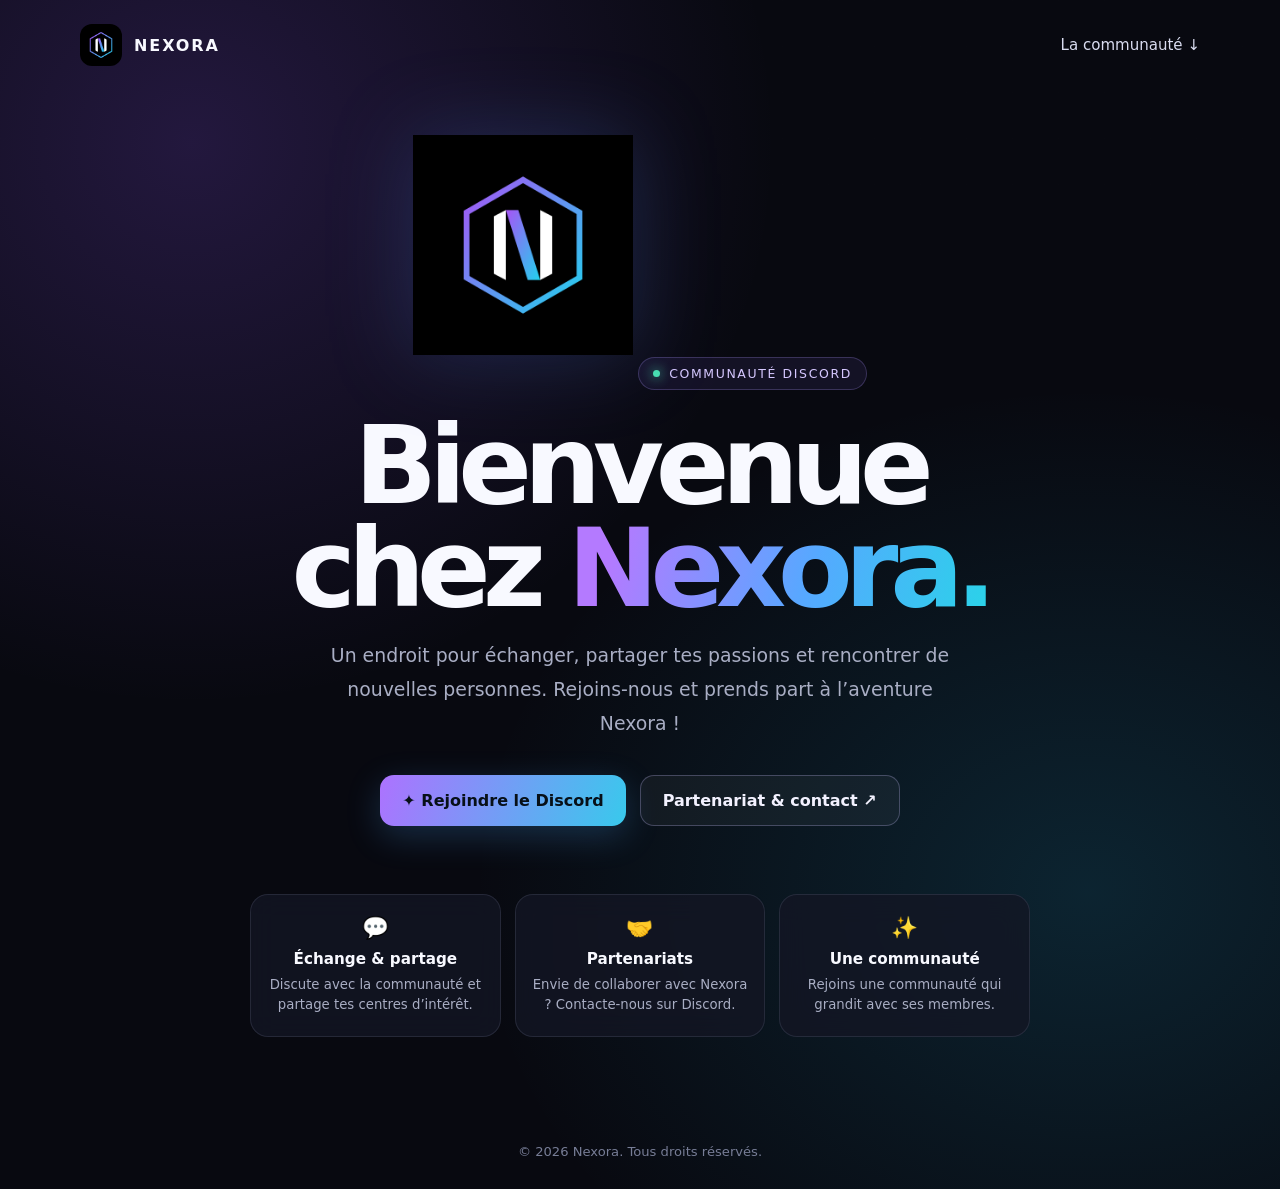
==== index.html @ 62112a32 "Add files via upload" ====
<!doctype html>
<html lang="fr">
<head>
  <meta charset="utf-8">
  <meta name="viewport" content="width=device-width, initial-scale=1">
  <meta name="theme-color" content="#080910">
  <meta name="description" content="Nexora — une communauté Discord pour échanger, partager et faire de nouvelles rencontres.">
  <title>Nexora — Rejoins la communauté</title>
  <style>
    :root {
      color-scheme: dark;
      --bg: #080910;
      --panel: rgba(20, 22, 37, .78);
      --muted: #a9aec4;
      --white: #f8f9ff;
      --purple: #9a63f5;
      --blue: #28c4ec;
    }
    * { box-sizing: border-box; }
    html { scroll-behavior: smooth; }
    body {
      margin: 0; min-height: 100vh; color: var(--white);
      font-family: Inter, ui-sans-serif, system-ui, -apple-system, BlinkMacSystemFont, "Segoe UI", sans-serif;
      background:
        radial-gradient(ellipse at 15% 12%, rgba(143, 83, 245, .20), transparent 38%),
        radial-gradient(ellipse at 85% 75%, rgba(35, 190, 235, .15), transparent 40%),
        var(--bg);
      overflow-x: hidden;
    }
    body::before {
      content: ""; position: fixed; inset: 0; pointer-events: none; opacity: .22;
      background-image: linear-gradient(rgba(255,255,255,.025) 1px, transparent 1px), linear-gradient(90deg, rgba(255,255,255,.025) 1px, transparent 1px);
      background-size: 46px 46px;
      mask-image: linear-gradient(to bottom, black, transparent 85%);
    }
    .wrap { width: min(1120px, calc(100% - 40px)); margin: auto; position: relative; }
    header { display:flex; align-items:center; justify-content:space-between; padding: 24px 0; }
    .brand { display:flex; align-items:center; gap:12px; font-weight:800; letter-spacing:.12em; }
    .brand img { width:42px; height:42px; border-radius:12px; }
    .nav-link { color:#d9dcf0; text-decoration:none; font-size:.94rem; }
    .nav-link:hover { color:white; }
    main { min-height: calc(100vh - 150px); display:grid; place-items:center; padding: 45px 0 85px; }
    .hero { text-align:center; max-width:820px; }
    .logo { width: min(220px, 52vw); height:auto; filter: drop-shadow(0 0 42px rgba(89,145,255,.20)); margin-bottom: 22px; }
    .eyebrow { display:inline-flex; align-items:center; gap:9px; padding:8px 14px; border:1px solid rgba(174,151,255,.24); border-radius:999px; background:rgba(132,102,226,.10); color:#d6c8ff; font-size:.78rem; letter-spacing:.13em; text-transform:uppercase; }
    .dot { width:7px; height:7px; border-radius:50%; background:#48dfb0; box-shadow:0 0 12px #48dfb0; }
    h1 { font-size:clamp(3.2rem, 10vw, 6.8rem); line-height:.95; letter-spacing:-.075em; margin:24px 0 18px; }
    h1 span { background:linear-gradient(105deg, #b47aff 12%, #55a9ff 58%, #29d4e8); -webkit-background-clip:text; background-clip:text; color:transparent; }
    .intro { max-width:620px; margin:0 auto; color:var(--muted); font-size:clamp(1rem, 2.2vw, 1.18rem); line-height:1.8; }
    .actions { display:flex; justify-content:center; flex-wrap:wrap; gap:14px; margin-top:34px; }
    .btn { display:inline-flex; align-items:center; justify-content:center; gap:10px; min-width:205px; padding:15px 22px; border-radius:14px; text-decoration:none; font-weight:750; transition:transform .2s ease, box-shadow .2s ease, border-color .2s ease; }
    .btn:hover { transform:translateY(-3px); }
    .primary { color:#071018; background:linear-gradient(110deg, #ad72ff, #38c9ec); box-shadow:0 10px 34px rgba(73,166,245,.23); }
    .secondary { color:#f3f2ff; border:1px solid rgba(175,168,220,.32); background:rgba(255,255,255,.045); }
    .secondary:hover { border-color:rgba(87,199,239,.7); box-shadow:0 10px 30px rgba(89,112,230,.12); }
    .features { display:grid; grid-template-columns:repeat(3,1fr); gap:14px; margin:68px auto 0; max-width:780px; }
    .feature { padding:20px 16px; border:1px solid rgba(177,181,220,.13); background:var(--panel); border-radius:18px; backdrop-filter:blur(14px); }
    .feature .icon { font-size:1.35rem; margin-bottom:10px; }
    .feature strong { display:block; font-size:.95rem; }
    .feature p { color:var(--muted); font-size:.83rem; line-height:1.55; margin:7px 0 0; }
    footer { padding:22px 0 30px; text-align:center; color:#777d96; font-size:.82rem; }
    @media (max-width:650px) {
      .wrap { width:min(100% - 28px, 1120px); }
      header { padding:17px 0; }
      .nav-link { font-size:.82rem; }
      main { padding:35px 0 55px; }
      .features { grid-template-columns:1fr; margin-top:48px; max-width:390px; }
      .feature { display:flex; text-align:left; gap:14px; align-items:flex-start; }
      .feature .icon { margin:0; }
      .btn { width:100%; }
      .actions { max-width:360px; margin-left:auto; margin-right:auto; }
    }
    @media (prefers-reduced-motion: reduce) { *, *::before, *::after { scroll-behavior:auto !important; transition:none !important; } }
  </style>
</head>
<body>
  <div class="wrap">
    <header>
      <div class="brand">
        <img src="[data-uri]" alt="Logo Nexora">
        <span>NEXORA</span>
      </div>
      <a class="nav-link" href="#communaute">La communauté ↓</a>
    </header>

    <main>
      <section class="hero" aria-labelledby="title">
        <img class="logo" src="[data-uri]" alt="Logo Nexora">
        <div class="eyebrow"><span class="dot"></span> Communauté Discord</div>
        <h1 id="title">Bienvenue chez <span>Nexora.</span></h1>
        <p class="intro">Un endroit pour échanger, partager tes passions et rencontrer de nouvelles personnes. Rejoins-nous et prends part à l’aventure Nexora !</p>
        <div class="actions">
          <a class="btn primary" href="https://discord.gg/eeUZDGEQj" target="_blank" rel="noopener noreferrer">✦ Rejoindre le Discord</a>
          <a class="btn secondary" href="https://discord.gg/eeUZDGEQj" target="_blank" rel="noopener noreferrer">Partenariat & contact ↗</a>
        </div>

        <div class="features" id="communaute">
          <article class="feature">
            <div class="icon">💬</div>
            <div><strong>Échange & partage</strong><p>Discute avec la communauté et partage tes centres d’intérêt.</p></div>
          </article>
          <article class="feature">
            <div class="icon">🤝</div>
            <div><strong>Partenariats</strong><p>Envie de collaborer avec Nexora ? Contacte-nous sur Discord.</p></div>
          </article>
          <article class="feature">
            <div class="icon">✨</div>
            <div><strong>Une communauté</strong><p>Rejoins une communauté qui grandit avec ses membres.</p></div>
          </article>
        </div>
      </section>
    </main>
    <footer>© <span id="year">2026</span> Nexora. Tous droits réservés.</footer>
  </div>
  <script>document.getElementById('year').textContent = new Date().getFullYear();</script>
</body>
</html>
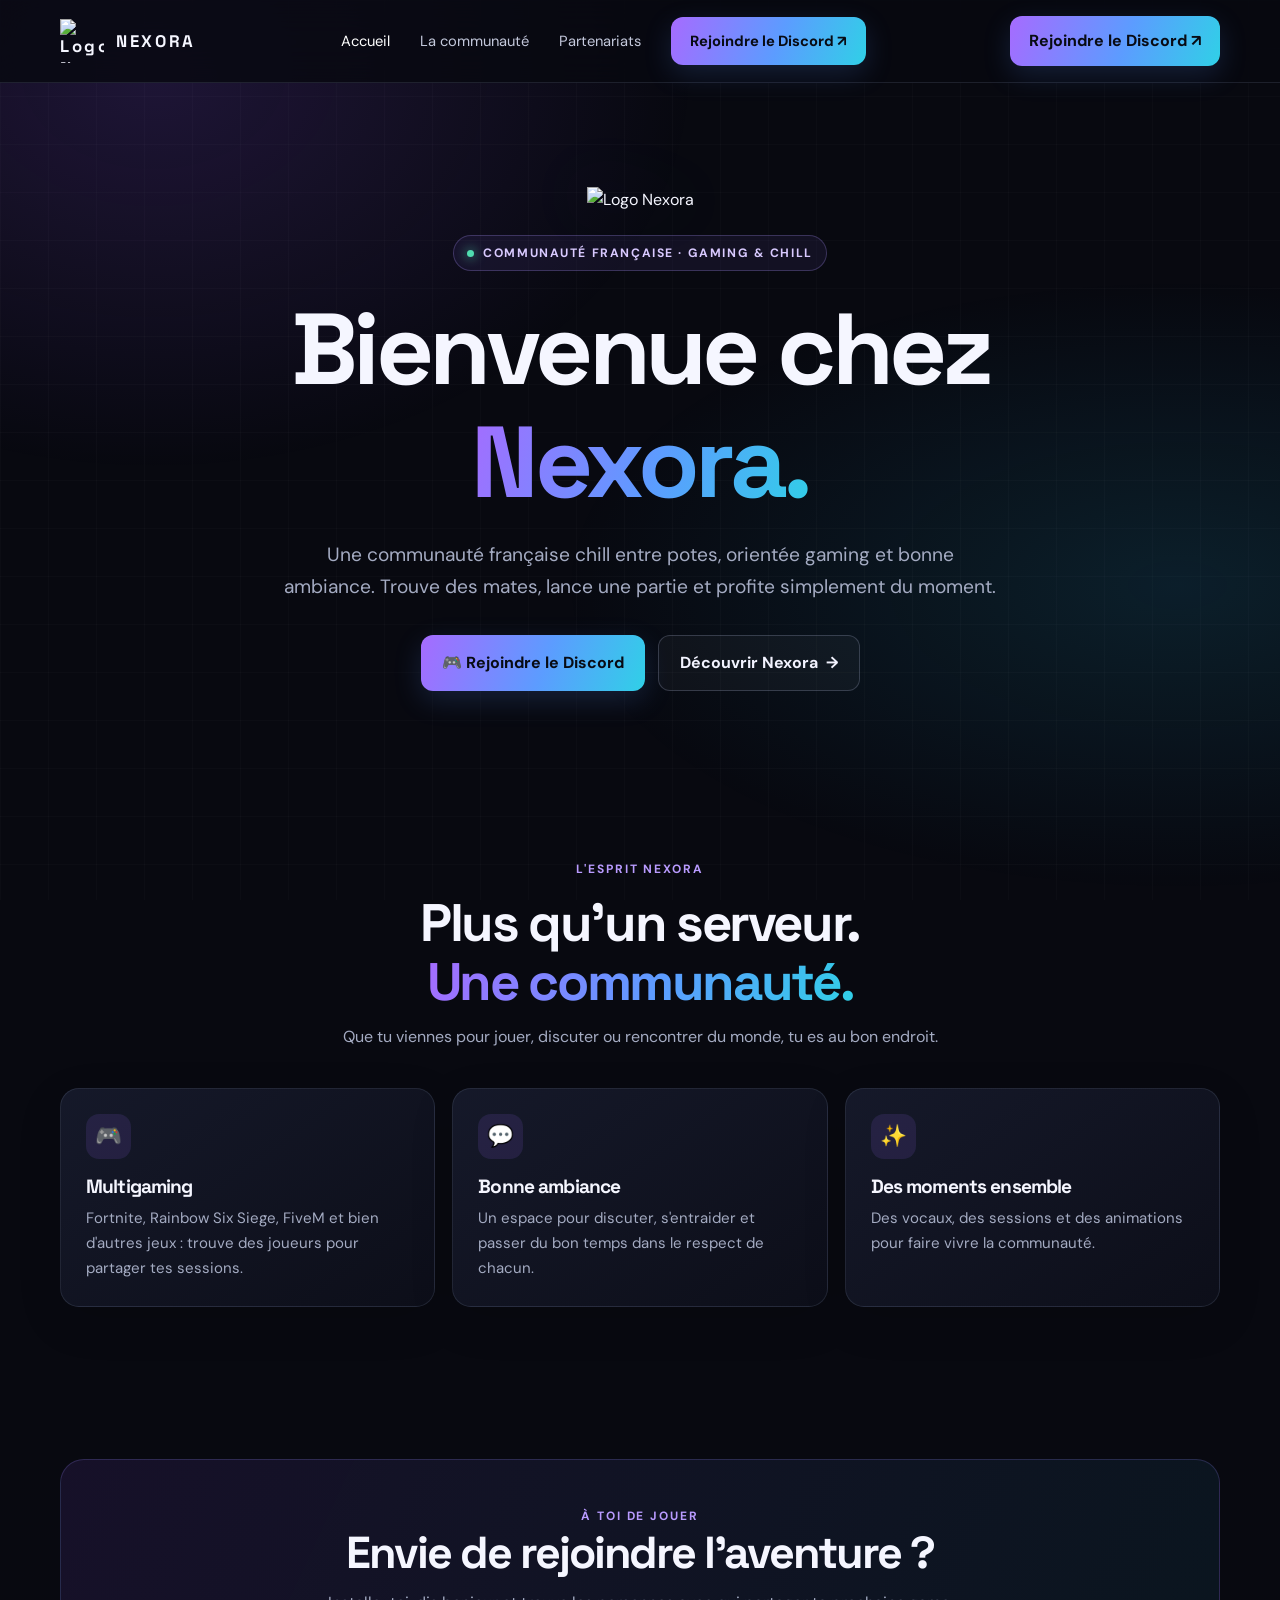
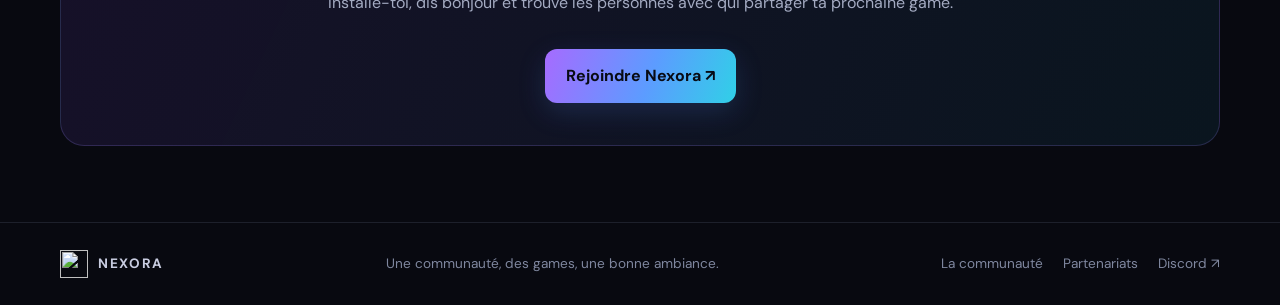
==== commit 6a7abe2e: "Add files via upload" ====
--- a/index.html
+++ b/index.html
@@ -1,117 +1,35 @@
 <!doctype html>
 <html lang="fr">
 <head>
-  <meta charset="utf-8">
-  <meta name="viewport" content="width=device-width, initial-scale=1">
-  <meta name="theme-color" content="#080910">
-  <meta name="description" content="Nexora — une communauté Discord pour échanger, partager et faire de nouvelles rencontres.">
-  <title>Nexora — Rejoins la communauté</title>
-  <style>
-    :root {
-      color-scheme: dark;
-      --bg: #080910;
-      --panel: rgba(20, 22, 37, .78);
-      --muted: #a9aec4;
-      --white: #f8f9ff;
-      --purple: #9a63f5;
-      --blue: #28c4ec;
-    }
-    * { box-sizing: border-box; }
-    html { scroll-behavior: smooth; }
-    body {
-      margin: 0; min-height: 100vh; color: var(--white);
-      font-family: Inter, ui-sans-serif, system-ui, -apple-system, BlinkMacSystemFont, "Segoe UI", sans-serif;
-      background:
-        radial-gradient(ellipse at 15% 12%, rgba(143, 83, 245, .20), transparent 38%),
-        radial-gradient(ellipse at 85% 75%, rgba(35, 190, 235, .15), transparent 40%),
-        var(--bg);
-      overflow-x: hidden;
-    }
-    body::before {
-      content: ""; position: fixed; inset: 0; pointer-events: none; opacity: .22;
-      background-image: linear-gradient(rgba(255,255,255,.025) 1px, transparent 1px), linear-gradient(90deg, rgba(255,255,255,.025) 1px, transparent 1px);
-      background-size: 46px 46px;
-      mask-image: linear-gradient(to bottom, black, transparent 85%);
-    }
-    .wrap { width: min(1120px, calc(100% - 40px)); margin: auto; position: relative; }
-    header { display:flex; align-items:center; justify-content:space-between; padding: 24px 0; }
-    .brand { display:flex; align-items:center; gap:12px; font-weight:800; letter-spacing:.12em; }
-    .brand img { width:42px; height:42px; border-radius:12px; }
-    .nav-link { color:#d9dcf0; text-decoration:none; font-size:.94rem; }
-    .nav-link:hover { color:white; }
-    main { min-height: calc(100vh - 150px); display:grid; place-items:center; padding: 45px 0 85px; }
-    .hero { text-align:center; max-width:820px; }
-    .logo { width: min(220px, 52vw); height:auto; filter: drop-shadow(0 0 42px rgba(89,145,255,.20)); margin-bottom: 22px; }
-    .eyebrow { display:inline-flex; align-items:center; gap:9px; padding:8px 14px; border:1px solid rgba(174,151,255,.24); border-radius:999px; background:rgba(132,102,226,.10); color:#d6c8ff; font-size:.78rem; letter-spacing:.13em; text-transform:uppercase; }
-    .dot { width:7px; height:7px; border-radius:50%; background:#48dfb0; box-shadow:0 0 12px #48dfb0; }
-    h1 { font-size:clamp(3.2rem, 10vw, 6.8rem); line-height:.95; letter-spacing:-.075em; margin:24px 0 18px; }
-    h1 span { background:linear-gradient(105deg, #b47aff 12%, #55a9ff 58%, #29d4e8); -webkit-background-clip:text; background-clip:text; color:transparent; }
-    .intro { max-width:620px; margin:0 auto; color:var(--muted); font-size:clamp(1rem, 2.2vw, 1.18rem); line-height:1.8; }
-    .actions { display:flex; justify-content:center; flex-wrap:wrap; gap:14px; margin-top:34px; }
-    .btn { display:inline-flex; align-items:center; justify-content:center; gap:10px; min-width:205px; padding:15px 22px; border-radius:14px; text-decoration:none; font-weight:750; transition:transform .2s ease, box-shadow .2s ease, border-color .2s ease; }
-    .btn:hover { transform:translateY(-3px); }
-    .primary { color:#071018; background:linear-gradient(110deg, #ad72ff, #38c9ec); box-shadow:0 10px 34px rgba(73,166,245,.23); }
-    .secondary { color:#f3f2ff; border:1px solid rgba(175,168,220,.32); background:rgba(255,255,255,.045); }
-    .secondary:hover { border-color:rgba(87,199,239,.7); box-shadow:0 10px 30px rgba(89,112,230,.12); }
-    .features { display:grid; grid-template-columns:repeat(3,1fr); gap:14px; margin:68px auto 0; max-width:780px; }
-    .feature { padding:20px 16px; border:1px solid rgba(177,181,220,.13); background:var(--panel); border-radius:18px; backdrop-filter:blur(14px); }
-    .feature .icon { font-size:1.35rem; margin-bottom:10px; }
-    .feature strong { display:block; font-size:.95rem; }
-    .feature p { color:var(--muted); font-size:.83rem; line-height:1.55; margin:7px 0 0; }
-    footer { padding:22px 0 30px; text-align:center; color:#777d96; font-size:.82rem; }
-    @media (max-width:650px) {
-      .wrap { width:min(100% - 28px, 1120px); }
-      header { padding:17px 0; }
-      .nav-link { font-size:.82rem; }
-      main { padding:35px 0 55px; }
-      .features { grid-template-columns:1fr; margin-top:48px; max-width:390px; }
-      .feature { display:flex; text-align:left; gap:14px; align-items:flex-start; }
-      .feature .icon { margin:0; }
-      .btn { width:100%; }
-      .actions { max-width:360px; margin-left:auto; margin-right:auto; }
-    }
-    @media (prefers-reduced-motion: reduce) { *, *::before, *::after { scroll-behavior:auto !important; transition:none !important; } }
-  </style>
+<meta charset="utf-8"><meta name="viewport" content="width=device-width, initial-scale=1">
+<meta name="theme-color" content="#080910"><meta name="description" content="Nexora, une communauté française chill entre potes, orientée gaming et bonne ambiance.">
+<title>Accueil | Nexora</title><link rel="icon" type="image/png" href="assets/nexora-logo.png"><link rel="stylesheet" href="style.css">
 </head>
 <body>
-  <div class="wrap">
-    <header>
-      <div class="brand">
-        <img src="[data-uri]" alt="Logo Nexora">
-        <span>NEXORA</span>
-      </div>
-      <a class="nav-link" href="#communaute">La communauté ↓</a>
-    </header>
+<header><div class="container nav">
+<a class="brand" href="index.html"><img src="assets/nexora-logo.png" alt="Logo Nexora"><span>NEXORA</span></a>
+<button class="menu" aria-label="Ouvrir le menu" aria-expanded="false" onclick="toggleMenu()">☰</button>
+<nav class="links" id="navLinks"><a href="index.html" class="active">Accueil</a><a href="communaute.html" class="">La communauté</a><a href="partenariats.html" class="">Partenariats</a><a class="nav-cta" href="https://discord.gg/eeUZDGEQj" target="_blank" rel="noopener">Rejoindre le Discord ↗</a></nav>
+<a class="nav-cta" href="https://discord.gg/eeUZDGEQj" target="_blank" rel="noopener">Rejoindre le Discord ↗</a>
+</div></header>
 
-    <main>
-      <section class="hero" aria-labelledby="title">
-        <img class="logo" src="[data-uri]" alt="Logo Nexora">
-        <div class="eyebrow"><span class="dot"></span> Communauté Discord</div>
-        <h1 id="title">Bienvenue chez <span>Nexora.</span></h1>
-        <p class="intro">Un endroit pour échanger, partager tes passions et rencontrer de nouvelles personnes. Rejoins-nous et prends part à l’aventure Nexora !</p>
-        <div class="actions">
-          <a class="btn primary" href="https://discord.gg/eeUZDGEQj" target="_blank" rel="noopener noreferrer">✦ Rejoindre le Discord</a>
-          <a class="btn secondary" href="https://discord.gg/eeUZDGEQj" target="_blank" rel="noopener noreferrer">Partenariat & contact ↗</a>
-        </div>
-
-        <div class="features" id="communaute">
-          <article class="feature">
-            <div class="icon">💬</div>
-            <div><strong>Échange & partage</strong><p>Discute avec la communauté et partage tes centres d’intérêt.</p></div>
-          </article>
-          <article class="feature">
-            <div class="icon">🤝</div>
-            <div><strong>Partenariats</strong><p>Envie de collaborer avec Nexora ? Contacte-nous sur Discord.</p></div>
-          </article>
-          <article class="feature">
-            <div class="icon">✨</div>
-            <div><strong>Une communauté</strong><p>Rejoins une communauté qui grandit avec ses membres.</p></div>
-          </article>
-        </div>
-      </section>
-    </main>
-    <footer>© <span id="year">2026</span> Nexora. Tous droits réservés.</footer>
-  </div>
-  <script>document.getElementById('year').textContent = new Date().getFullYear();</script>
-</body>
-</html>
+<main>
+<section class="hero"><div class="container">
+<img class="hero-logo" src="assets/nexora-logo.png" alt="Logo Nexora">
+<div><span class="eyebrow"><span class="pulse"></span> Communauté française · Gaming & chill</span></div>
+<h1>Bienvenue chez<br><span>Nexora.</span></h1>
+<p class="lead">Une communauté française chill entre potes, orientée gaming et bonne ambiance. Trouve des mates, lance une partie et profite simplement du moment.</p>
+<div class="actions"><a class="btn btn-primary" href="https://discord.gg/eeUZDGEQj" target="_blank" rel="noopener">🎮 Rejoindre le Discord</a><a class="btn btn-secondary" href="communaute.html">Découvrir Nexora&nbsp; →</a></div>
+</div></section>
+<section class="section"><div class="container">
+<div class="section-head"><span class="kicker">L'esprit Nexora</span><h2>Plus qu'un serveur.<br><span class="gradient-text">Une communauté.</span></h2><p>Que tu viennes pour jouer, discuter ou rencontrer du monde, tu es au bon endroit.</p></div>
+<div class="grid">
+<article class="card"><div class="card-icon">🎮</div><h3>Multigaming</h3><p>Fortnite, Rainbow Six Siege, FiveM et bien d'autres jeux : trouve des joueurs pour partager tes sessions.</p></article>
+<article class="card"><div class="card-icon">💬</div><h3>Bonne ambiance</h3><p>Un espace pour discuter, s'entraider et passer du bon temps dans le respect de chacun.</p></article>
+<article class="card"><div class="card-icon">✨</div><h3>Des moments ensemble</h3><p>Des vocaux, des sessions et des animations pour faire vivre la communauté.</p></article>
+</div></div></section>
+<section class="section"><div class="container"><div class="band"><span class="kicker">À toi de jouer</span><h2>Envie de rejoindre l'aventure ?</h2><p>Installe-toi, dis bonjour et trouve les personnes avec qui partager ta prochaine game.</p><div class="actions"><a class="btn btn-primary" href="https://discord.gg/eeUZDGEQj" target="_blank" rel="noopener">Rejoindre Nexora ↗</a></div></div></div></section>
+</main>
+<footer><div class="container footer-inner"><a class="footer-brand" href="index.html"><img src="assets/nexora-logo.png" alt="">NEXORA</a><span>Une communauté, des games, une bonne ambiance.</span><div class="footer-links"><a href="communaute.html">La communauté</a><a href="partenariats.html">Partenariats</a><a href="https://discord.gg/eeUZDGEQj" target="_blank" rel="noopener">Discord ↗</a></div></div></footer>
+<script>function toggleMenu(){const n=document.getElementById('navLinks');const b=document.querySelector('.menu');n.classList.toggle('open');b.setAttribute('aria-expanded',n.classList.contains('open'));}</script>
+</body></html>
--- a/style.css
+++ b/style.css
@@ -0,0 +1,16 @@
+
+@import url('https://fonts.googleapis.com/css2?family=DM+Sans:wght@400;500;600;700&family=Space+Grotesk:wght@400;500;600;700&display=swap');
+:root{--bg:#080910;--surface:#101321;--surface2:#151a2c;--text:#f5f6ff;--muted:#a4abc2;--line:rgba(180,190,230,.13);--purple:#a16aff;--cyan:#36c8ed;--grad:linear-gradient(110deg,#a66bff 0%,#5c9cff 55%,#30d0e7 100%);--max:1160px}
+*{box-sizing:border-box}html{scroll-behavior:smooth}body{margin:0;background:var(--bg);color:var(--text);font-family:'DM Sans',sans-serif;line-height:1.65;overflow-x:hidden}
+body:before{content:"";position:fixed;inset:0;z-index:-1;pointer-events:none;background:radial-gradient(ellipse at 12% 8%,rgba(143,83,245,.17),transparent 34%),radial-gradient(ellipse at 92% 65%,rgba(35,190,235,.12),transparent 37%),linear-gradient(rgba(255,255,255,.018) 1px,transparent 1px),linear-gradient(90deg,rgba(255,255,255,.018) 1px,transparent 1px);background-size:auto,auto,48px 48px,48px 48px}
+a{color:inherit;text-decoration:none}.container{width:min(var(--max),calc(100% - 44px));margin:auto}
+header{position:sticky;top:0;z-index:20;background:rgba(8,9,16,.82);backdrop-filter:blur(18px);border-bottom:1px solid var(--line)}
+.nav{height:82px;display:flex;align-items:center;justify-content:space-between;gap:28px}.brand{display:flex;align-items:center;gap:12px;font:700 1.05rem 'Space Grotesk';letter-spacing:.16em}.brand img{width:44px;height:44px;object-fit:contain}.links{display:flex;align-items:center;gap:30px;color:#c4c9dc;font-size:.92rem}.links a{transition:color .2s}.links a:hover,.links a.active{color:#fff}.nav-cta,.btn{display:inline-flex;align-items:center;justify-content:center;gap:10px;border-radius:12px;padding:12px 19px;font-weight:700;transition:transform .2s,filter .2s,border-color .2s}.nav-cta,.btn-primary{background:var(--grad);color:#080b14;box-shadow:0 9px 28px rgba(85,139,245,.18)}.nav-cta:hover,.btn:hover{transform:translateY(-2px);filter:brightness(1.08)}.menu{display:none;background:none;border:1px solid var(--line);color:white;border-radius:10px;padding:9px 12px;font-size:1.2rem}
+.hero{padding:104px 0 88px;text-align:center;position:relative}.hero-logo{width:132px;height:132px;object-fit:contain;filter:drop-shadow(0 0 32px rgba(90,145,255,.2));margin-bottom:22px}.eyebrow{display:inline-flex;align-items:center;gap:9px;border:1px solid rgba(174,151,255,.25);background:rgba(132,102,226,.09);color:#d9caff;border-radius:99px;padding:7px 13px;font-size:.76rem;font-weight:700;letter-spacing:.13em;text-transform:uppercase}.pulse{width:7px;height:7px;border-radius:50%;background:#50ddb0;box-shadow:0 0 12px #50ddb0}
+h1,h2,h3{font-family:'Space Grotesk',sans-serif;line-height:1.12;letter-spacing:-.045em}h1{font-size:clamp(3.2rem,8vw,6.3rem);margin:22px 0 20px}h1 span,.gradient-text{background:var(--grad);-webkit-background-clip:text;background-clip:text;color:transparent}.lead{font-size:clamp(1.05rem,2vw,1.2rem);color:var(--muted);max-width:720px;margin:0 auto}.actions{display:flex;justify-content:center;flex-wrap:wrap;gap:13px;margin-top:32px}.btn{padding:14px 21px}.btn-secondary{border:1px solid rgba(183,190,225,.23);background:rgba(255,255,255,.035);color:#f2f3ff}.btn-secondary:hover{border-color:rgba(72,195,235,.6)}
+.section{padding:76px 0}.section-head{text-align:center;max-width:720px;margin:0 auto 38px}.kicker{color:#b99bff;text-transform:uppercase;letter-spacing:.16em;font-size:.75rem;font-weight:700}.section-head h2{font-size:clamp(2rem,4.5vw,3.3rem);margin:12px 0}.section-head p{color:var(--muted);margin:0}.grid{display:grid;grid-template-columns:repeat(3,1fr);gap:17px}.card{border:1px solid var(--line);border-radius:19px;padding:25px;background:linear-gradient(145deg,rgba(23,27,45,.88),rgba(13,15,26,.88));box-shadow:0 14px 45px rgba(0,0,0,.12)}.card-icon{width:45px;height:45px;display:grid;place-items:center;border-radius:13px;background:rgba(151,111,255,.13);font-size:1.35rem;margin-bottom:17px}.card h3{font-size:1.2rem;margin:0 0 9px}.card p{color:var(--muted);font-size:.94rem;margin:0}.band{border:1px solid rgba(155,137,255,.2);border-radius:24px;background:linear-gradient(115deg,rgba(126,78,220,.12),rgba(36,169,211,.08));padding:42px;text-align:center}.band h2{font-size:clamp(1.8rem,4vw,2.8rem);margin:0 0 12px}.band p{color:var(--muted);margin:0 auto;max-width:650px}
+.page-hero{padding:82px 0 50px;text-align:center}.page-hero h1{font-size:clamp(2.8rem,7vw,5rem);margin:18px 0}.page-hero .lead{max-width:760px}.feature-list{display:grid;grid-template-columns:1fr 1fr;gap:17px}.feature{display:flex;gap:17px;align-items:flex-start;padding:25px;border:1px solid var(--line);border-radius:18px;background:rgba(17,20,34,.78)}.feature .card-icon{flex:0 0 45px;margin:0}.feature h3{margin:0 0 6px;font-size:1.12rem}.feature p{margin:0;color:var(--muted);font-size:.94rem}
+.partner-grid{display:grid;grid-template-columns:1fr 1fr;gap:18px}.partner-card{padding:30px;border:1px solid var(--line);border-radius:20px;background:rgba(17,20,34,.82)}.partner-card h2{font-size:1.45rem;margin:0 0 18px}.check-list{list-style:none;margin:0;padding:0;display:grid;gap:13px;color:#d9dced}.check-list li{display:flex;gap:11px;align-items:flex-start}.check{color:#67dcb8;font-weight:800}.partner-note{margin-top:18px;color:var(--muted);font-size:.9rem}
+footer{border-top:1px solid var(--line);padding:27px 0;color:#7f879f;font-size:.85rem}.footer-inner{display:flex;align-items:center;justify-content:space-between;gap:20px}.footer-brand{display:flex;align-items:center;gap:10px;color:#c8cce0;font-weight:700;letter-spacing:.12em}.footer-brand img{width:28px;height:28px;object-fit:contain}.footer-links{display:flex;gap:20px}.footer-links a:hover{color:white}
+@media(max-width:800px){.links{gap:17px}.grid{grid-template-columns:1fr 1fr}.partner-grid{grid-template-columns:1fr}}
+@media(max-width:620px){.container{width:min(var(--max),calc(100% - 30px))}.nav{height:70px}.menu{display:block}.links{display:none;position:absolute;top:69px;left:0;right:0;padding:18px 22px 22px;background:#0d101c;border-bottom:1px solid var(--line);flex-direction:column;align-items:stretch;gap:14px}.links.open{display:flex}.links .nav-cta{text-align:center}.nav>.nav-cta{display:none}.hero{padding:72px 0 58px}.hero-logo{width:112px;height:112px}.grid,.feature-list{grid-template-columns:1fr}.section{padding:55px 0}.band{padding:29px 20px}.footer-inner{flex-direction:column;text-align:center}.footer-links{flex-wrap:wrap;justify-content:center}}
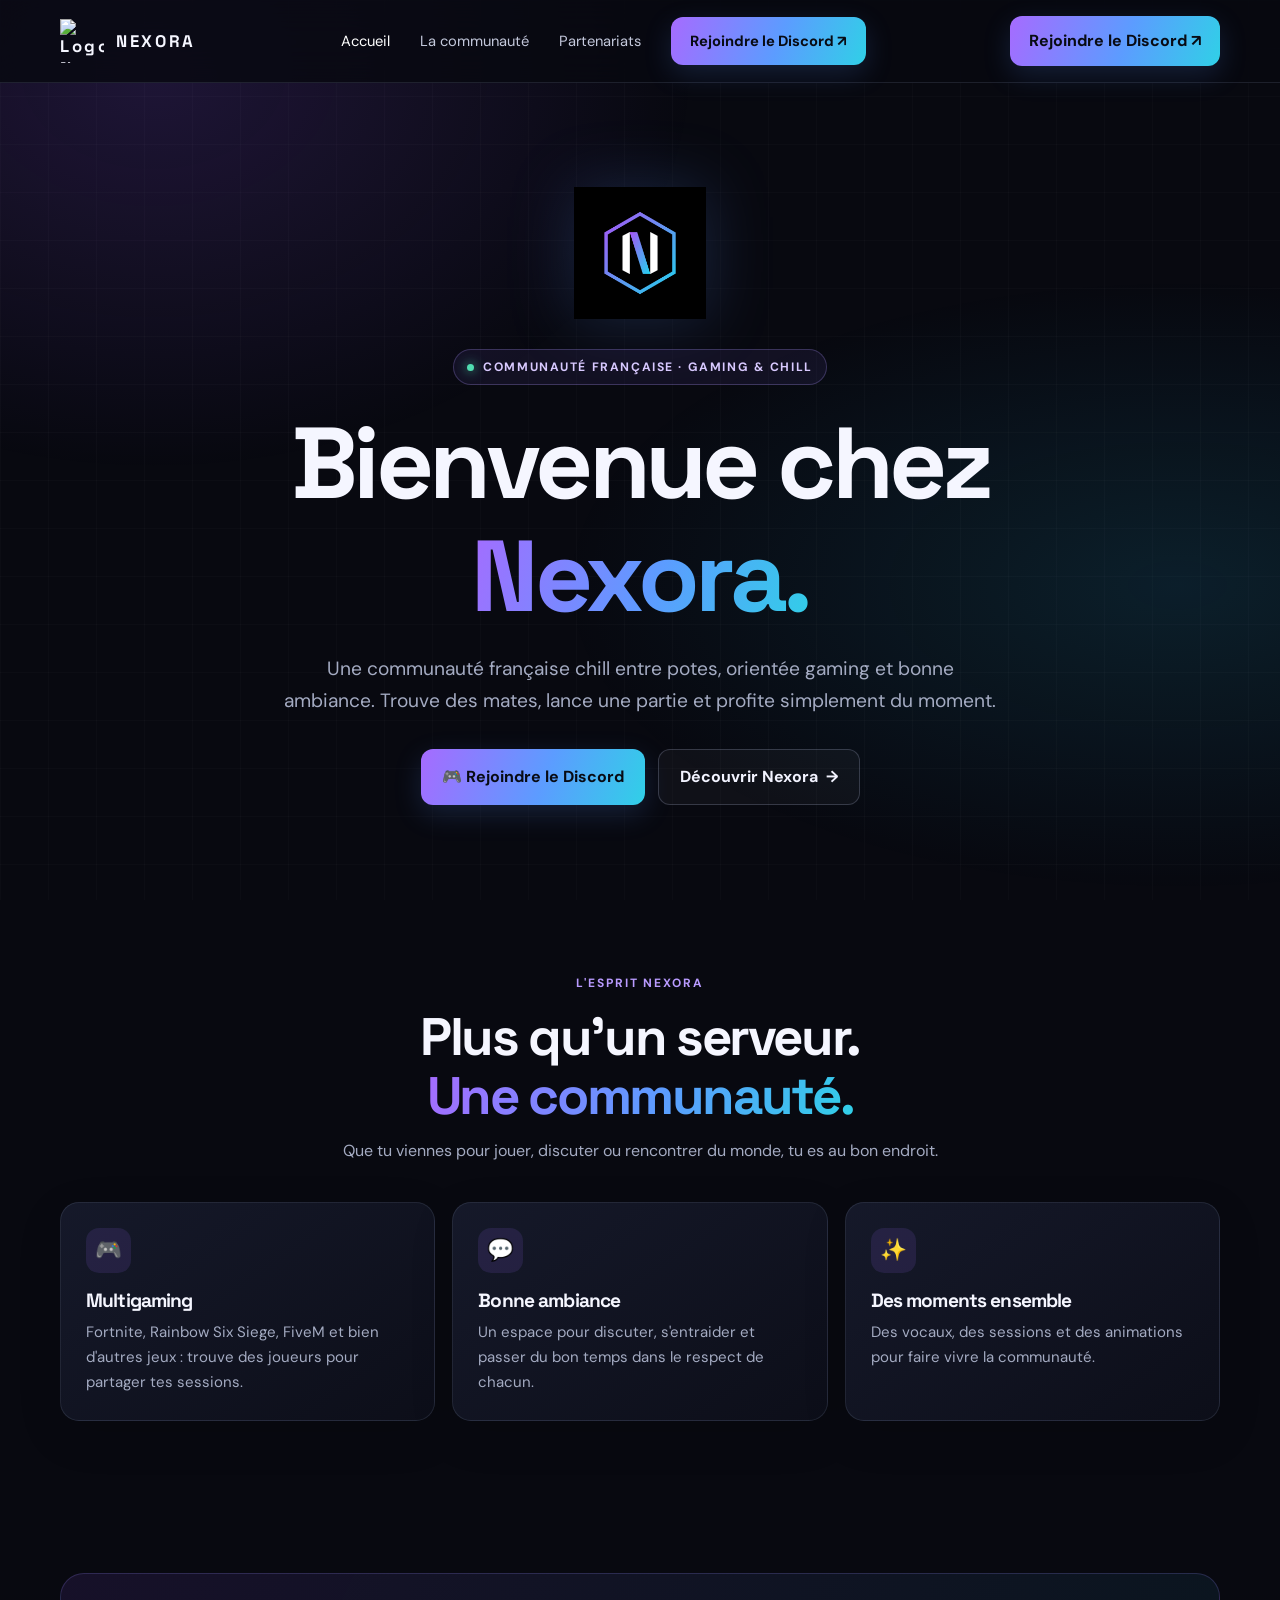
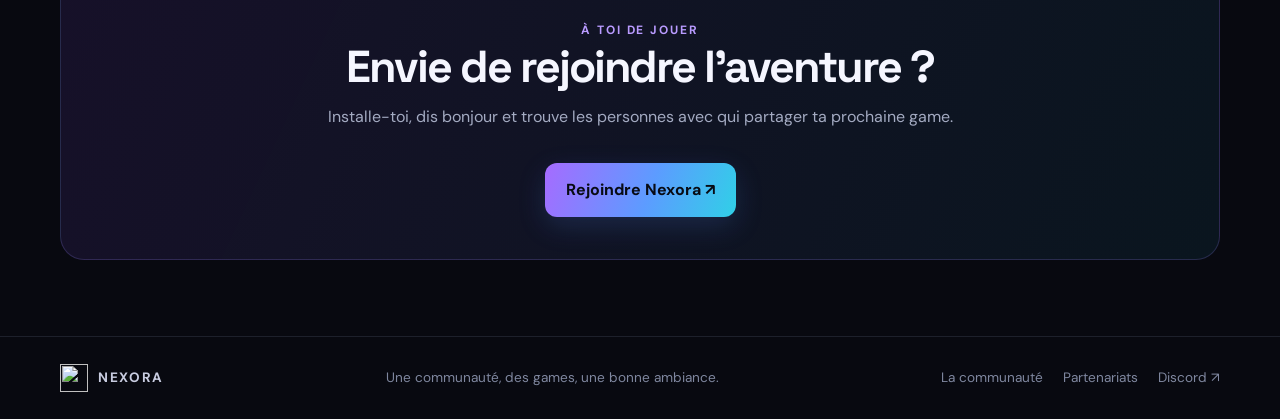
==== commit d3893cc0: "Update logo paths in index.html" ====
--- a/index.html
+++ b/index.html
@@ -3,7 +3,7 @@
 <head>
 <meta charset="utf-8"><meta name="viewport" content="width=device-width, initial-scale=1">
 <meta name="theme-color" content="#080910"><meta name="description" content="Nexora, une communauté française chill entre potes, orientée gaming et bonne ambiance.">
-<title>Accueil | Nexora</title><link rel="icon" type="image/png" href="assets/nexora-logo.png"><link rel="stylesheet" href="style.css">
+<title>Accueil | Nexora</title><link rel="icon" type="image/png" href="nexora-logo.png"><link rel="stylesheet" href="style.css">
 </head>
 <body>
 <header><div class="container nav">
@@ -15,7 +15,7 @@
 
 <main>
 <section class="hero"><div class="container">
-<img class="hero-logo" src="assets/nexora-logo.png" alt="Logo Nexora">
+<img class="hero-logo" src="nexora-logo.png" alt="Logo Nexora">
 <div><span class="eyebrow"><span class="pulse"></span> Communauté française · Gaming & chill</span></div>
 <h1>Bienvenue chez<br><span>Nexora.</span></h1>
 <p class="lead">Une communauté française chill entre potes, orientée gaming et bonne ambiance. Trouve des mates, lance une partie et profite simplement du moment.</p>
@@ -32,4 +32,4 @@
 </main>
 <footer><div class="container footer-inner"><a class="footer-brand" href="index.html"><img src="assets/nexora-logo.png" alt="">NEXORA</a><span>Une communauté, des games, une bonne ambiance.</span><div class="footer-links"><a href="communaute.html">La communauté</a><a href="partenariats.html">Partenariats</a><a href="https://discord.gg/eeUZDGEQj" target="_blank" rel="noopener">Discord ↗</a></div></div></footer>
 <script>function toggleMenu(){const n=document.getElementById('navLinks');const b=document.querySelector('.menu');n.classList.toggle('open');b.setAttribute('aria-expanded',n.classList.contains('open'));}</script>
-</body></html>+</body></html>
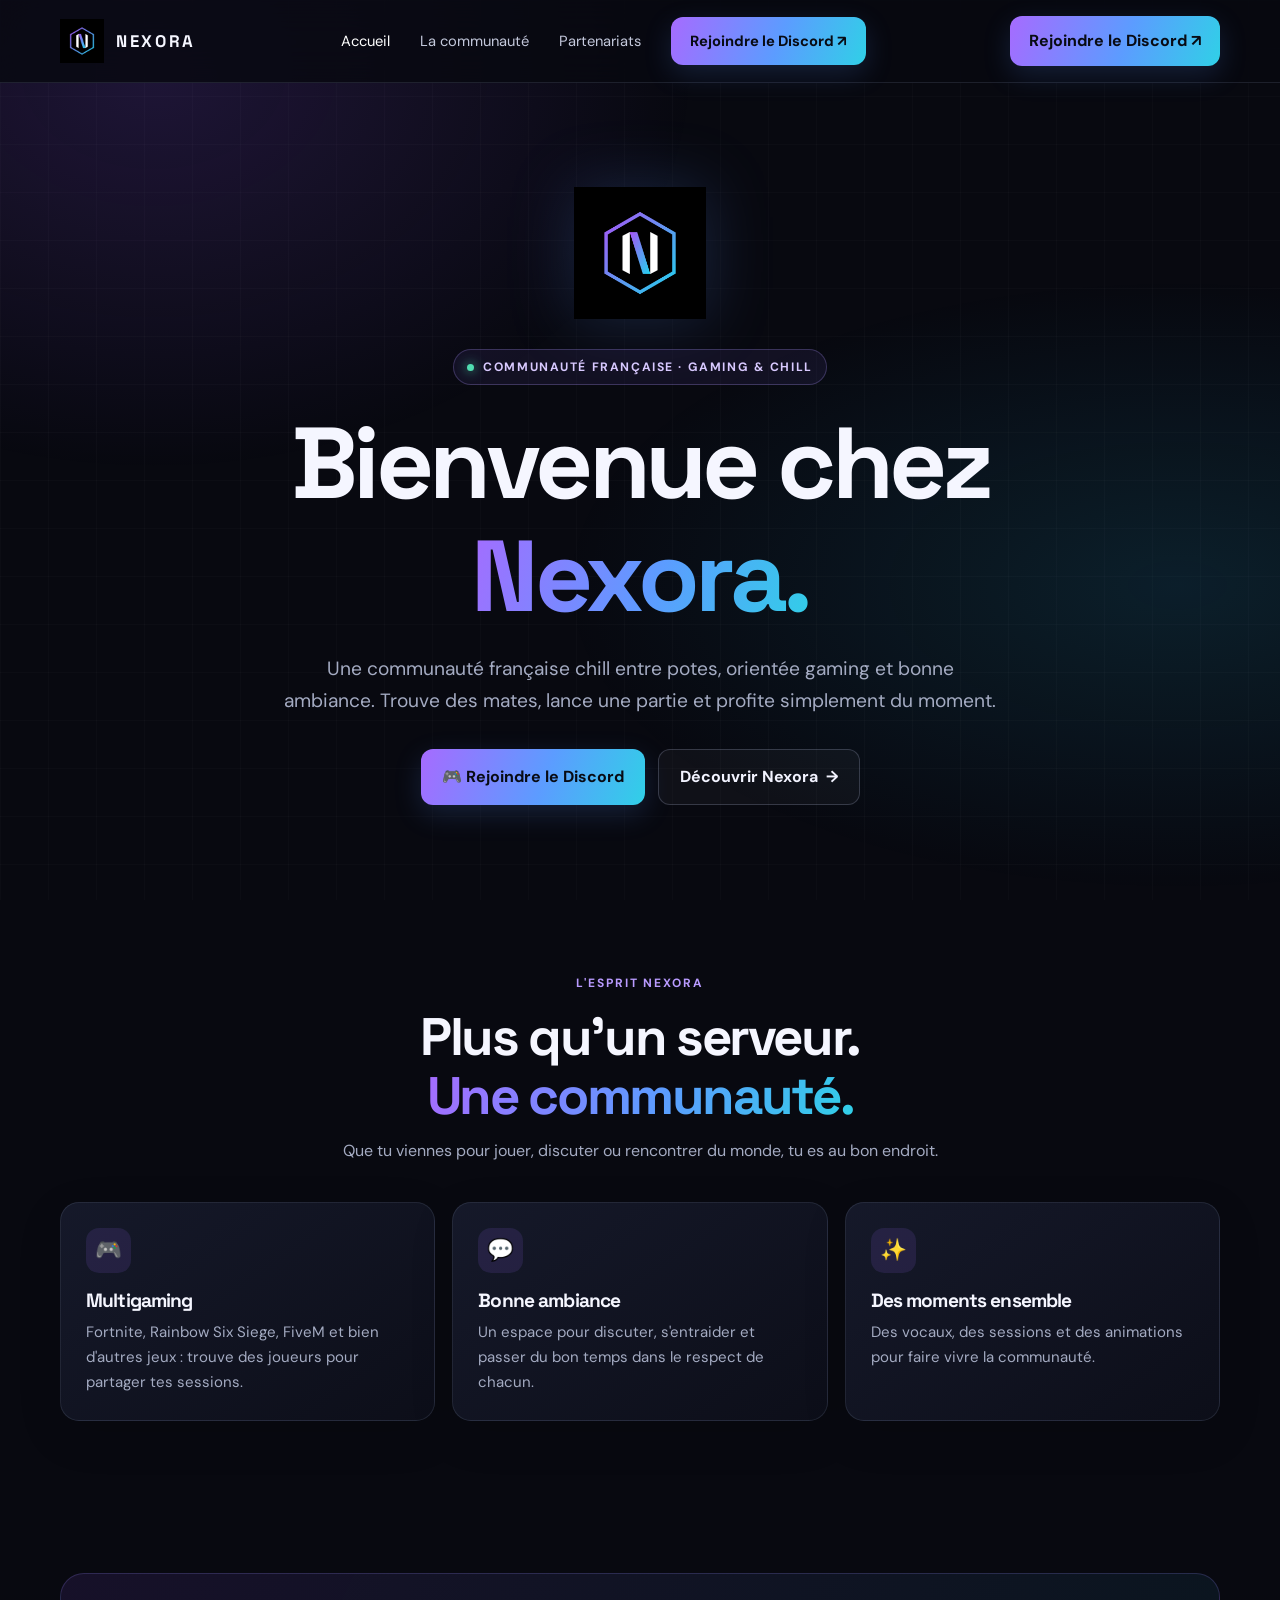
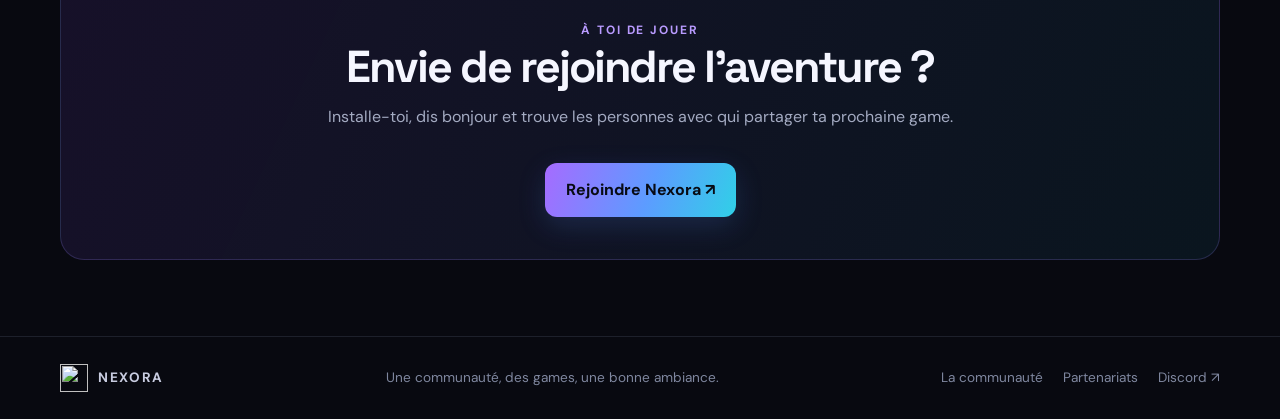
==== commit caea91c9: "Fix logo image source in index.html" ====
--- a/index.html
+++ b/index.html
@@ -7,7 +7,7 @@
 </head>
 <body>
 <header><div class="container nav">
-<a class="brand" href="index.html"><img src="assets/nexora-logo.png" alt="Logo Nexora"><span>NEXORA</span></a>
+<a class="brand" href="index.html"><img src="nexora-logo.png" alt="Logo Nexora"><span>NEXORA</span></a>
 <button class="menu" aria-label="Ouvrir le menu" aria-expanded="false" onclick="toggleMenu()">☰</button>
 <nav class="links" id="navLinks"><a href="index.html" class="active">Accueil</a><a href="communaute.html" class="">La communauté</a><a href="partenariats.html" class="">Partenariats</a><a class="nav-cta" href="https://discord.gg/eeUZDGEQj" target="_blank" rel="noopener">Rejoindre le Discord ↗</a></nav>
 <a class="nav-cta" href="https://discord.gg/eeUZDGEQj" target="_blank" rel="noopener">Rejoindre le Discord ↗</a>
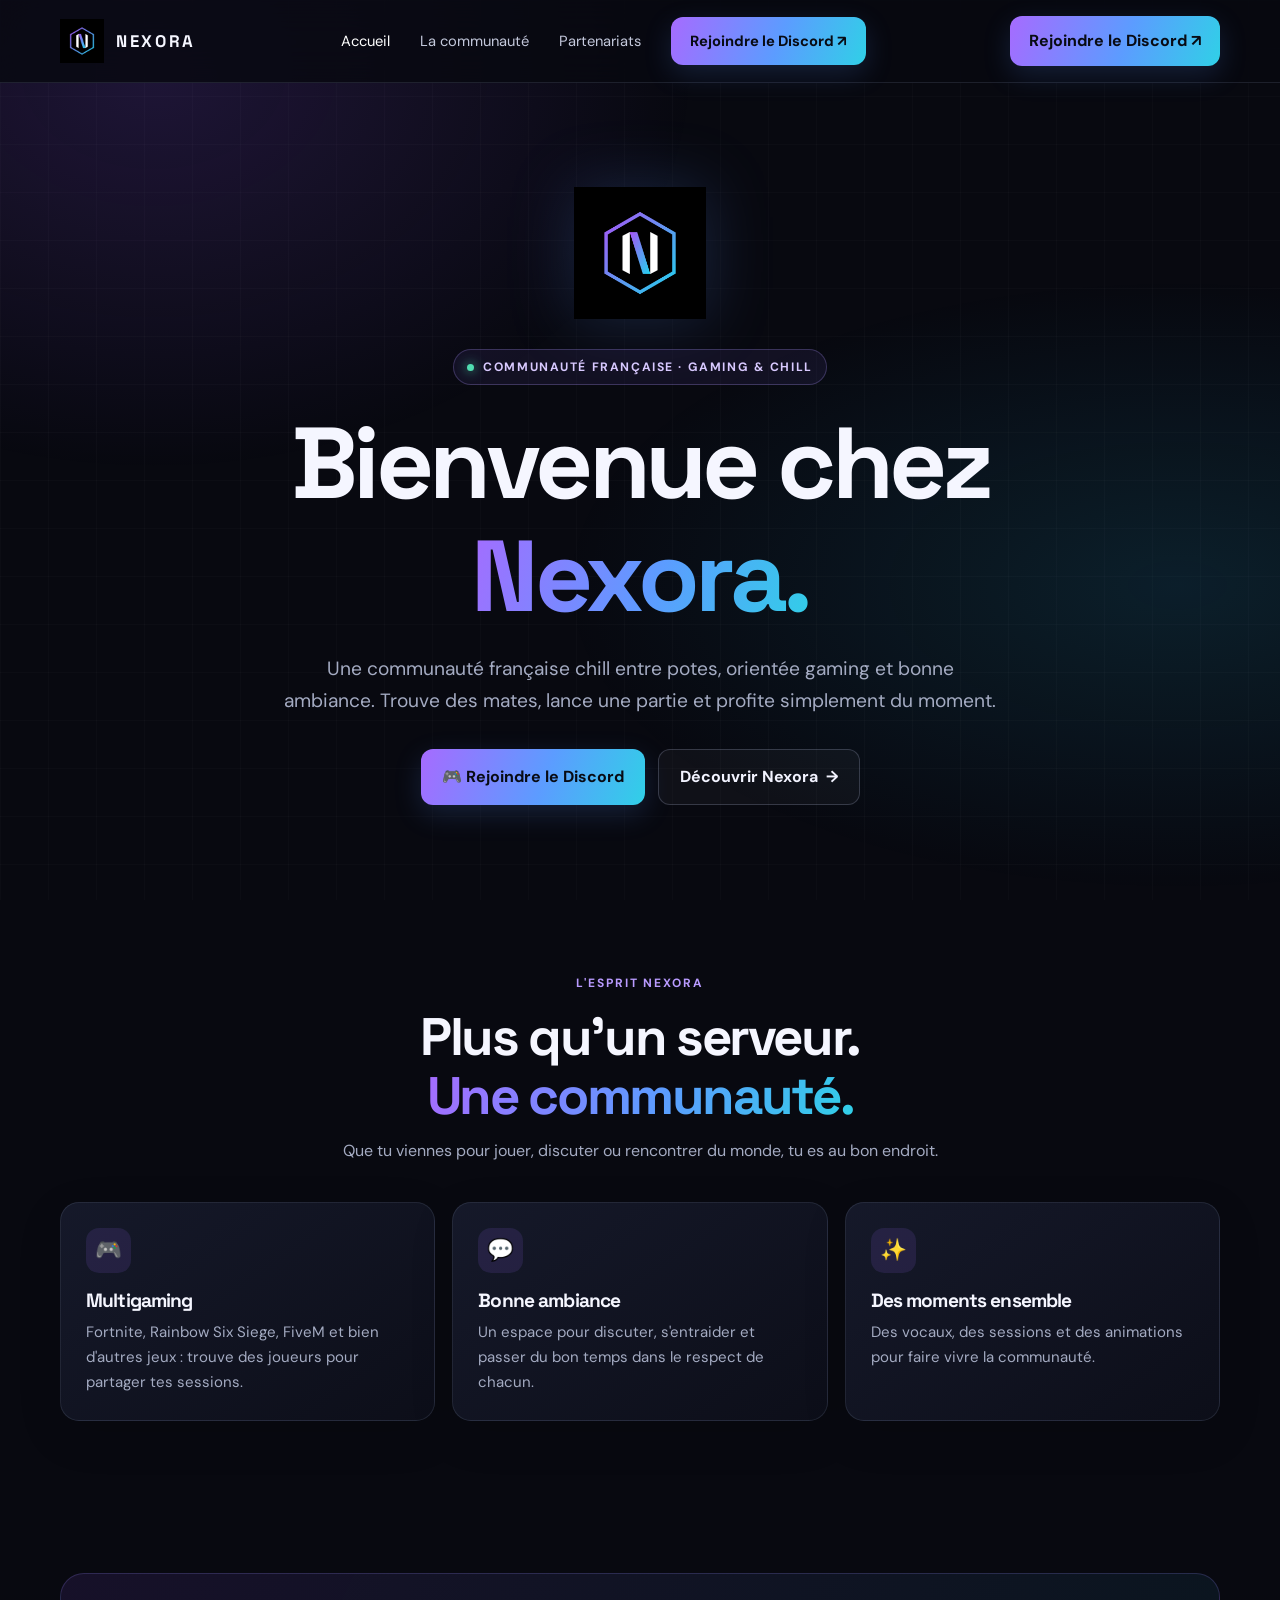
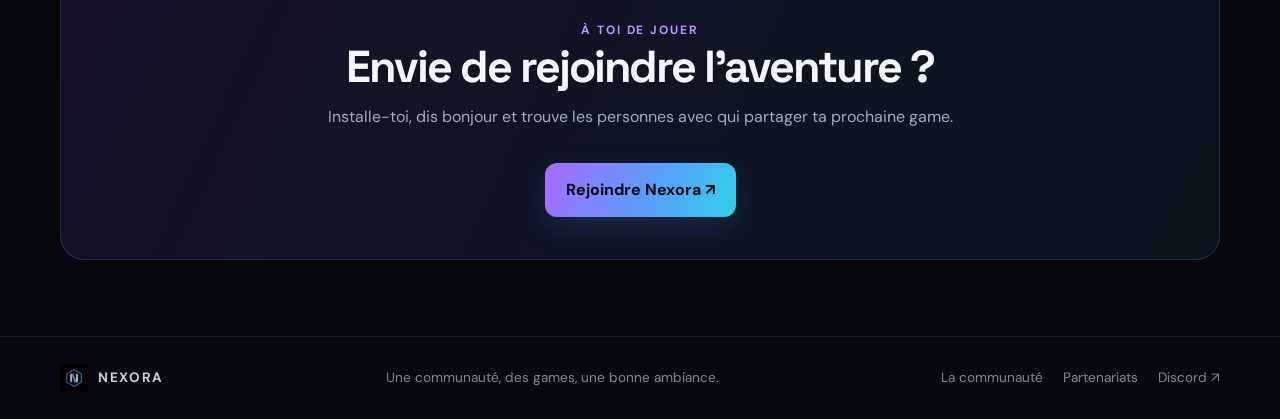
==== commit 6568641d: "Add files via upload" ====
--- a/index.html
+++ b/index.html
@@ -30,6 +30,6 @@
 </div></div></section>
 <section class="section"><div class="container"><div class="band"><span class="kicker">À toi de jouer</span><h2>Envie de rejoindre l'aventure ?</h2><p>Installe-toi, dis bonjour et trouve les personnes avec qui partager ta prochaine game.</p><div class="actions"><a class="btn btn-primary" href="https://discord.gg/eeUZDGEQj" target="_blank" rel="noopener">Rejoindre Nexora ↗</a></div></div></div></section>
 </main>
-<footer><div class="container footer-inner"><a class="footer-brand" href="index.html"><img src="assets/nexora-logo.png" alt="">NEXORA</a><span>Une communauté, des games, une bonne ambiance.</span><div class="footer-links"><a href="communaute.html">La communauté</a><a href="partenariats.html">Partenariats</a><a href="https://discord.gg/eeUZDGEQj" target="_blank" rel="noopener">Discord ↗</a></div></div></footer>
+<footer><div class="container footer-inner"><a class="footer-brand" href="index.html"><img src="nexora-logo.png" alt="">NEXORA</a><span>Une communauté, des games, une bonne ambiance.</span><div class="footer-links"><a href="communaute.html">La communauté</a><a href="partenariats.html">Partenariats</a><a href="https://discord.gg/eeUZDGEQj" target="_blank" rel="noopener">Discord ↗</a></div></div></footer>
 <script>function toggleMenu(){const n=document.getElementById('navLinks');const b=document.querySelector('.menu');n.classList.toggle('open');b.setAttribute('aria-expanded',n.classList.contains('open'));}</script>
-</body></html>
+</body></html>
